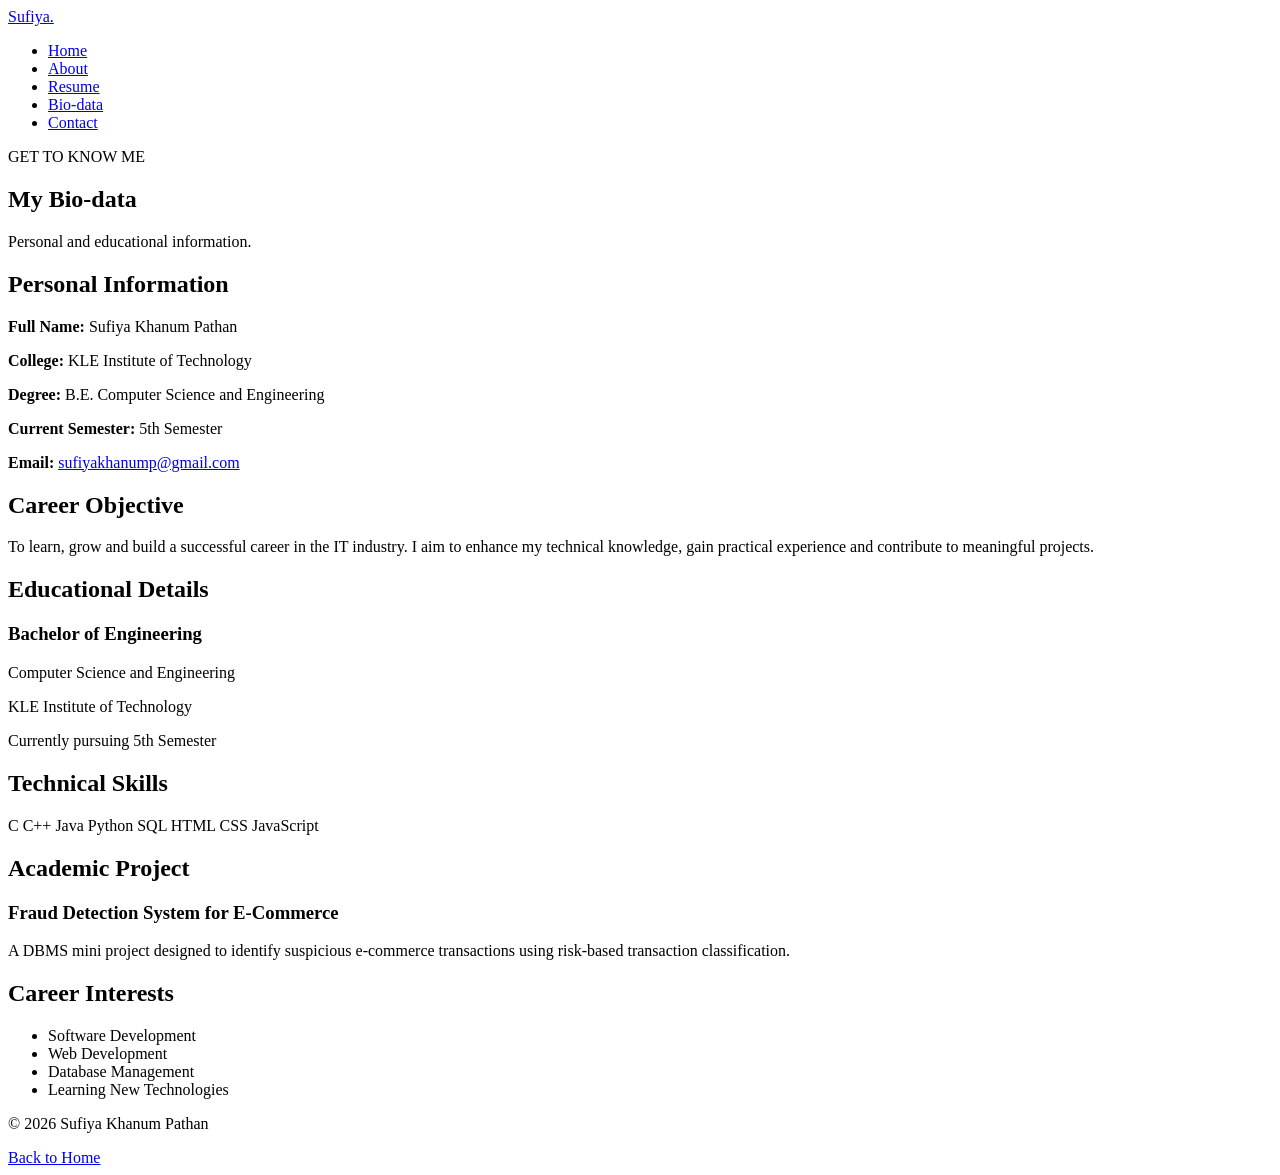
==== biodata.html @ 74bda4bf "Add files via upload" ====
<!DOCTYPE html>
<html lang="en">

<head>
    <meta charset="UTF-8">
    <meta name="viewport" content="width=device-width, initial-scale=1.0">

    <title>Bio-data | Sufiya Khanum Pathan</title>

    <link rel="stylesheet" href="css/style.css">
</head>

<body>

    <!-- Navigation Bar -->
    <header>
        <nav class="navbar">

            <a href="index.html" class="logo">Sufiya.</a>

            <ul class="nav-links">
                <li><a href="index.html">Home</a></li>
                <li><a href="index.html#about">About</a></li>
                <li><a href="resume.html">Resume</a></li>
                <li><a href="biodata.html">Bio-data</a></li>
                <li><a href="contact.html">Contact</a></li>
            </ul>

        </nav>
    </header>

    <!-- Page Heading -->
    <section class="resume-header">

        <p class="section-label">GET TO KNOW ME</p>

        <h1>My Bio-data</h1>

        <p>Personal and educational information.</p>

    </section>

    <!-- Main Content -->
    <main class="resume-container">

        <!-- Personal Information -->
        <section class="resume-section">

            <h2>Personal Information</h2>

            <div class="resume-card">

                <p><strong>Full Name:</strong> Sufiya Khanum Pathan</p>

                <p><strong>College:</strong> KLE Institute of Technology</p>

                <p><strong>Degree:</strong> B.E. Computer Science and Engineering</p>

                <p><strong>Current Semester:</strong> 5th Semester</p>

                <p><strong>Email:</strong>
                    <a href="mailto:sufiyakhanump@gmail.com">
                        sufiyakhanump@gmail.com
                    </a>
                </p>

            </div>

        </section>

        <!-- Career Objective -->
        <section class="resume-section">

            <h2>Career Objective</h2>

            <p>
                To learn, grow and build a successful career in
                the IT industry. I aim to enhance my technical
                knowledge, gain practical experience and contribute
                to meaningful projects.
            </p>

        </section>

        <!-- Educational Details -->
        <section class="resume-section">

            <h2>Educational Details</h2>

            <div class="resume-card">

                <h3>Bachelor of Engineering</h3>

                <p>Computer Science and Engineering</p>

                <p>KLE Institute of Technology</p>

                <p>Currently pursuing 5th Semester</p>

            </div>

        </section>

        <!-- Technical Skills -->
        <section class="resume-section">

            <h2>Technical Skills</h2>

            <div class="skills-list">

                <span>C</span>
                <span>C++</span>
                <span>Java</span>
                <span>Python</span>
                <span>SQL</span>
                <span>HTML</span>
                <span>CSS</span>
                <span>JavaScript</span>

            </div>

        </section>

        <!-- Academic Project -->
        <section class="resume-section">

            <h2>Academic Project</h2>

            <div class="resume-card">

                <h3>Fraud Detection System for E-Commerce</h3>

                <p>
                    A DBMS mini project designed to identify
                    suspicious e-commerce transactions using
                    risk-based transaction classification.
                </p>

            </div>

        </section>

        <!-- Career Interest -->
        <section class="resume-section">

            <h2>Career Interests</h2>

            <ul class="strength-list">

                <li>Software Development</li>

                <li>Web Development</li>

                <li>Database Management</li>

                <li>Learning New Technologies</li>

            </ul>

        </section>

    </main>

    <!-- Footer -->
    <footer>

        <p>© 2026 Sufiya Khanum Pathan</p>

        <a href="index.html">Back to Home</a>

    </footer>
    <script src="css/js/script.js"></script>

</body>
</html>
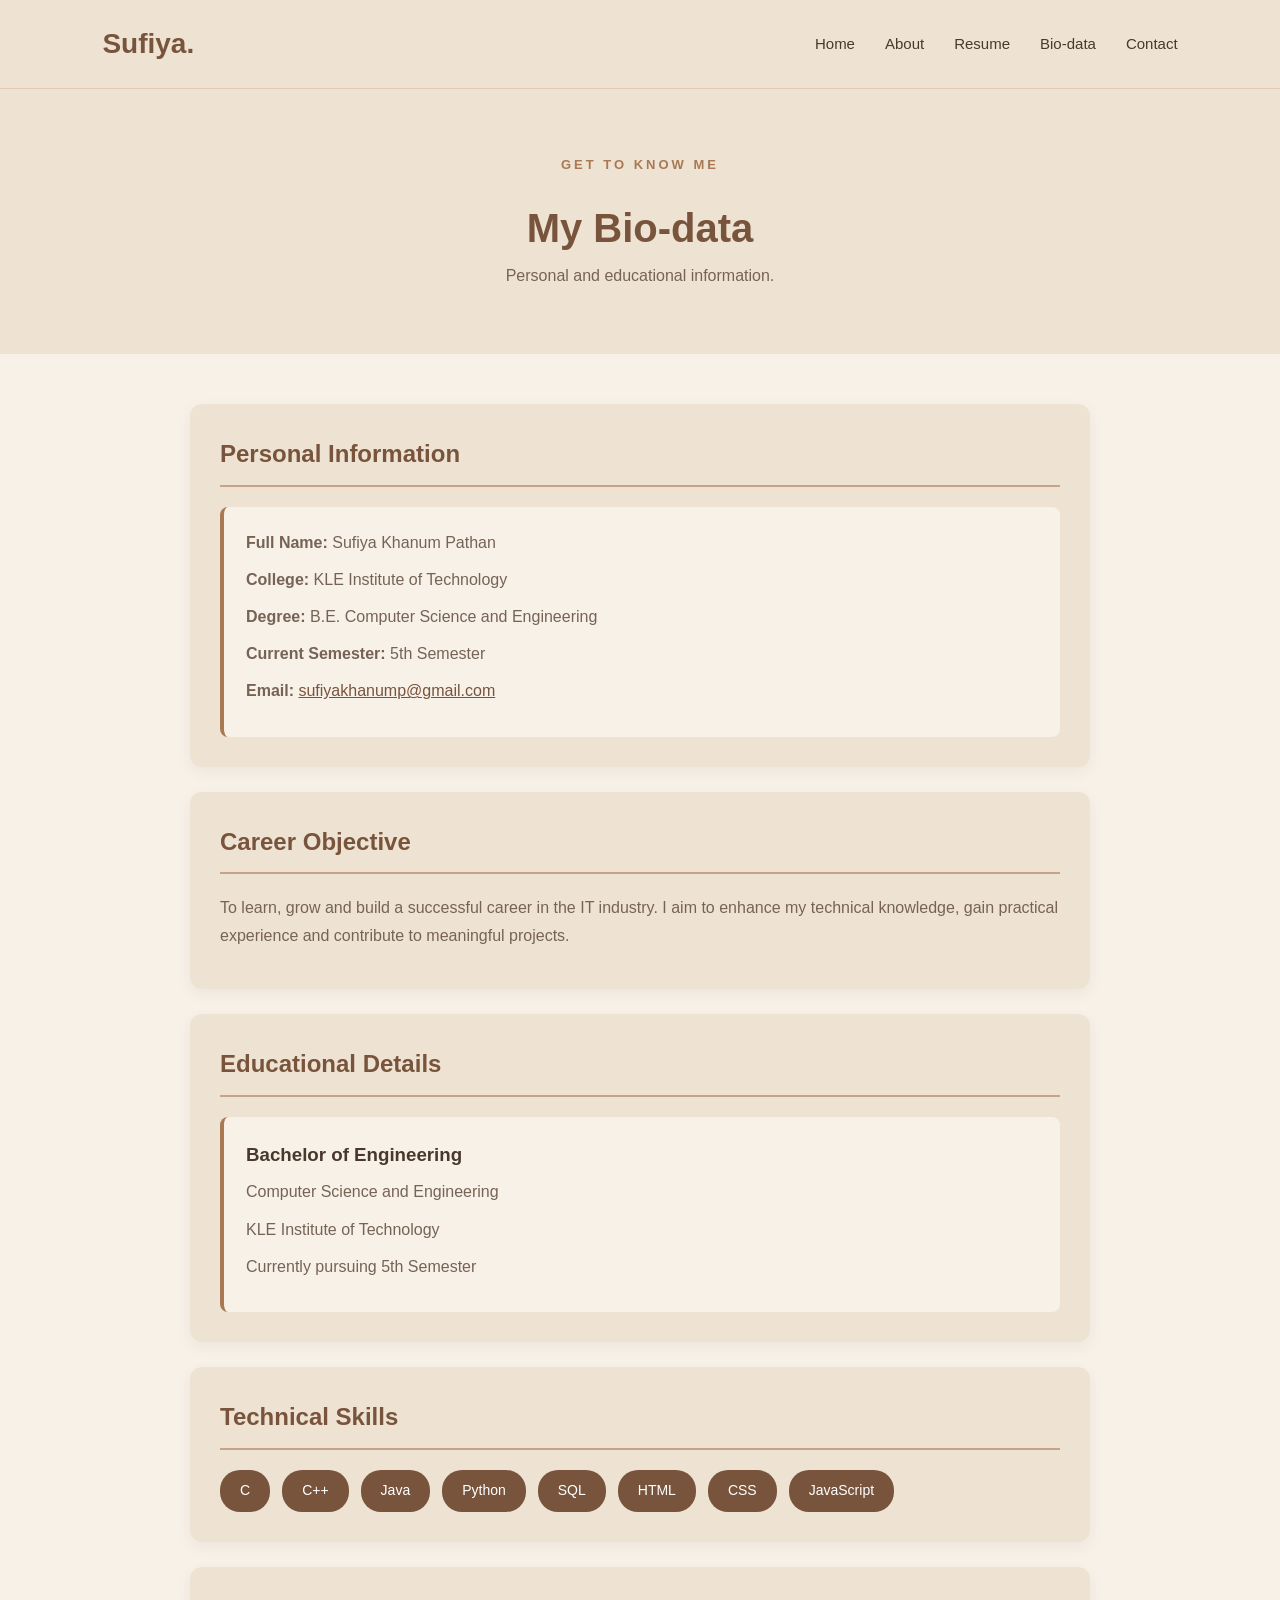
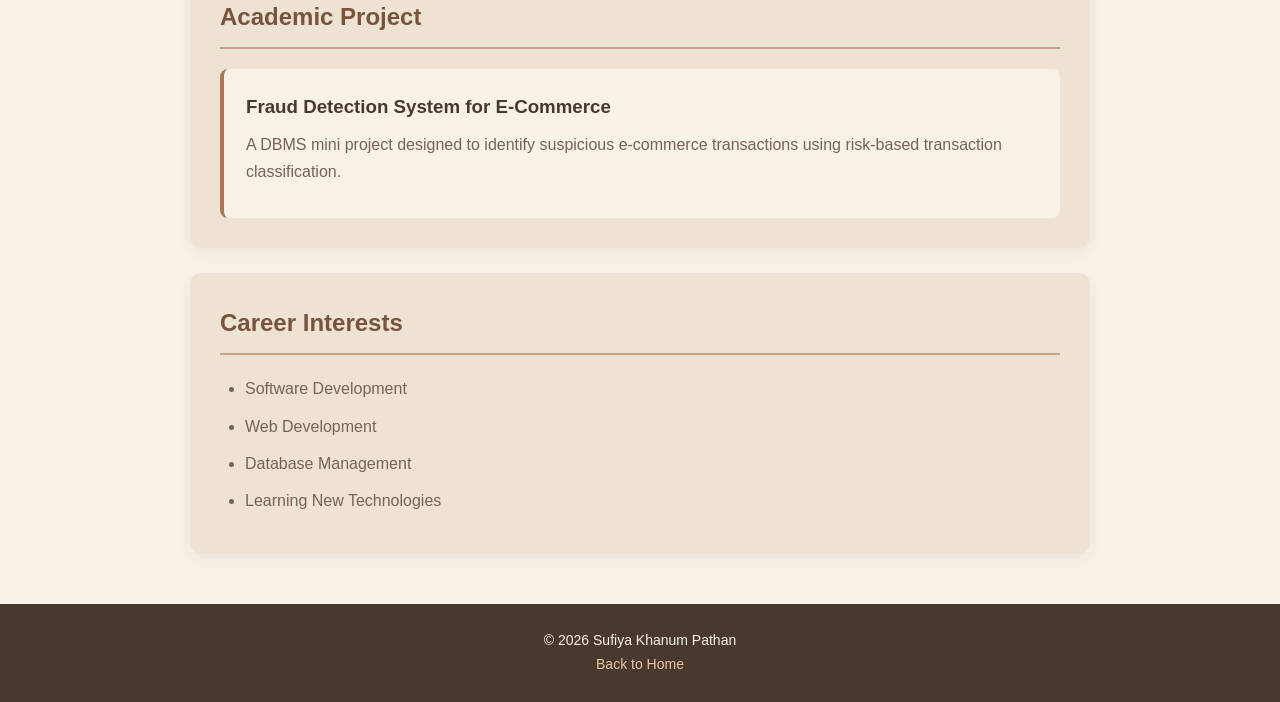
==== commit 8788bfb6: "Update biodata.html" ====
--- a/biodata.html
+++ b/biodata.html
@@ -8,7 +8,7 @@
 
     <title>Bio-data | Sufiya Khanum Pathan</title>
 
-    <link rel="stylesheet" href="css/style.css">
+    <link rel="stylesheet" href="css/styles.css">
 </head>
 
 <body>
--- a/css/styles.css
+++ b/css/styles.css
@@ -0,0 +1,389 @@
+
+/* GENERAL SETTINGS */
+
+* {
+    margin: 0;
+    padding: 0;
+    box-sizing: border-box;
+}
+
+body {
+    font-family: 'Segoe UI', Arial, sans-serif;
+    background-color: #f7f1e8;
+    color: #49382d;
+    line-height: 1.7;
+}
+
+/* NAVIGATION BAR */
+
+header {
+    background-color: #eee3d3;
+    padding: 20px 8%;
+    border-bottom: 1px solid #ddcbb6;
+}
+
+.navbar {
+    display: flex;
+    justify-content: space-between;
+    align-items: center;
+}
+
+.logo {
+    font-size: 28px;
+    font-weight: bold;
+    color: #79543d;
+    text-decoration: none;
+}
+
+.nav-links {
+    display: flex;
+    list-style: none;
+    gap: 30px;
+}
+
+.nav-links a {
+    text-decoration: none;
+    color: #49382d;
+    font-size: 15px;
+    transition: 0.3s;
+}
+
+.nav-links a:hover {
+    color: #a87953;
+}
+
+/* HOME SECTION */
+
+.hero {
+    min-height: 570px;
+    padding: 80px 10%;
+    display: flex;
+    align-items: center;
+    justify-content: space-between;
+    gap: 50px;
+}
+
+.hero-content {
+    max-width: 650px;
+}
+
+.welcome,
+.section-label {
+    color: #a87953;
+    font-size: 13px;
+    font-weight: bold;
+    letter-spacing: 3px;
+    margin-bottom: 18px;
+}
+
+.hero h1 {
+    font-size: 43px;
+    line-height: 1.3;
+    margin-bottom: 15px;
+}
+
+.hero h1 span {
+    color: #a87953;
+}
+
+.hero h2 {
+    font-size: 20px;
+    font-weight: 500;
+    margin-bottom: 18px;
+}
+
+.intro {
+    color: #766356;
+    max-width: 550px;
+    margin-bottom: 30px;
+}
+
+/* BUTTON */
+
+.btn {
+    display: inline-block;
+    background-color: #79543d;
+    color: white;
+    padding: 12px 25px;
+    text-decoration: none;
+    border-radius: 5px;
+    transition: 0.3s;
+}
+
+.btn:hover {
+    background-color: #a87953;
+}
+
+/* PROFILE CARD */
+
+.hero-card {
+    background-color: #eee3d3;
+    padding: 40px 30px;
+    width: 290px;
+    text-align: center;
+    border-radius: 15px;
+    box-shadow: 0 10px 30px rgba(80, 55, 35, 0.12);
+}
+
+.profile-circle {
+    width: 120px;
+    height: 120px;
+    background-color: #79543d;
+    color: white;
+    border-radius: 50%;
+    display: flex;
+    align-items: center;
+    justify-content: center;
+    font-size: 38px;
+    font-weight: bold;
+    margin: 0 auto 20px;
+}
+
+.hero-card h2 {
+    font-size: 19px;
+    margin-bottom: 5px;
+}
+
+.hero-card p {
+    color: #766356;
+    font-size: 14px;
+}
+
+.small-line {
+    width: 50px;
+    height: 2px;
+    background-color: #a87953;
+    margin: 18px auto;
+}
+
+/* ABOUT SECTION */
+
+.about {
+    background-color: #eee3d3;
+    padding: 75px 10%;
+    text-align: center;
+}
+
+.about h2 {
+    font-size: 34px;
+    margin-bottom: 20px;
+}
+
+.about > p:not(.section-label) {
+    max-width: 750px;
+    margin: 0 auto;
+    color: #766356;
+}
+
+.about-details {
+    display: flex;
+    justify-content: center;
+    gap: 25px;
+    margin-top: 40px;
+    flex-wrap: wrap;
+}
+
+.about-details div {
+    background-color: #f7f1e8;
+    padding: 25px;
+    border-radius: 10px;
+    width: 230px;
+}
+
+.about-details h3 {
+    color: #79543d;
+    margin-bottom: 8px;
+}
+
+/* FOOTER */
+
+footer {
+    background-color: #49382d;
+    color: #f7f1e8;
+    padding: 25px;
+    text-align: center;
+    font-size: 14px;
+}
+
+footer a {
+    color: #e6c6a5;
+    text-decoration: none;
+}
+
+/* MOBILE RESPONSIVE DESIGN */
+
+@media (max-width: 768px) {
+
+    .navbar {
+        flex-direction: column;
+        gap: 15px;
+    }
+
+    .nav-links {
+        flex-wrap: wrap;
+        justify-content: center;
+        gap: 15px;
+    }
+
+    .hero {
+        flex-direction: column;
+        text-align: center;
+        padding: 55px 6%;
+    }
+
+    .hero h1 {
+        font-size: 32px;
+    }
+
+    .hero-card {
+        width: 100%;
+        max-width: 320px;
+    }
+
+    .about {
+        padding: 55px 6%;
+    }
+}
+
+/* RESUME PAGE */
+
+.resume-header {
+    text-align: center;
+    padding: 65px 20px;
+    background-color: #eee3d3;
+}
+
+.resume-header h1 {
+    font-size: 40px;
+    color: #79543d;
+}
+
+.resume-header > p:last-child {
+    color: #766356;
+}
+
+.resume-container {
+    max-width: 950px;
+    margin: 50px auto;
+    padding: 0 25px;
+}
+
+.resume-section {
+    background-color: #eee3d3;
+    padding: 30px;
+    margin-bottom: 25px;
+    border-radius: 12px;
+    box-shadow: 0 5px 15px rgba(80, 55, 35, 0.06);
+}
+
+.resume-section h2 {
+    color: #79543d;
+    border-bottom: 2px solid #c5a486;
+    padding-bottom: 10px;
+    margin-bottom: 20px;
+}
+
+.resume-section h3 {
+    color: #49382d;
+    margin-bottom: 8px;
+}
+
+.resume-section p {
+    color: #766356;
+    margin-bottom: 10px;
+}
+
+.resume-card {
+    background-color: #f7f1e8;
+    padding: 22px;
+    border-radius: 8px;
+    border-left: 4px solid #a87953;
+}
+
+.project-subtitle {
+    font-weight: bold;
+}
+
+.skills-list {
+    display: flex;
+    flex-wrap: wrap;
+    gap: 12px;
+}
+
+.skills-list span {
+    background-color: #79543d;
+    color: white;
+    padding: 9px 20px;
+    border-radius: 20px;
+    font-size: 14px;
+}
+
+.strength-list {
+    padding-left: 25px;
+    color: #766356;
+}
+
+.strength-list li {
+    margin-bottom: 10px;
+}
+
+.resume-section a {
+    color: #79543d;
+}
+
+@media (max-width: 768px) {
+    .resume-container {
+        margin: 25px auto;
+    }
+
+    .resume-header h1 {
+        font-size: 32px;
+    }
+}
+
+/* CONTACT PAGE */
+
+#contactForm {
+    display: flex;
+    flex-direction: column;
+    gap: 12px;
+}
+
+#contactForm label {
+    color: #79543d;
+    font-weight: 600;
+}
+
+#contactForm input,
+#contactForm textarea {
+    padding: 13px;
+    border: 1px solid #c5a486;
+    border-radius: 7px;
+    background: #f7f1e8;
+    font-family: inherit;
+    font-size: 15px;
+}
+
+#contactForm input:focus,
+#contactForm textarea:focus {
+    outline: 2px solid #a87953;
+}
+
+#contactForm button {
+    background: #79543d;
+    color: white;
+    border: none;
+    padding: 14px;
+    border-radius: 7px;
+    cursor: pointer;
+    font-size: 16px;
+}
+
+#contactForm button:hover {
+    background: #5c3e2c;
+}
+
+#formStatus {
+    color: #79543d;
+    font-weight: bold;
+}
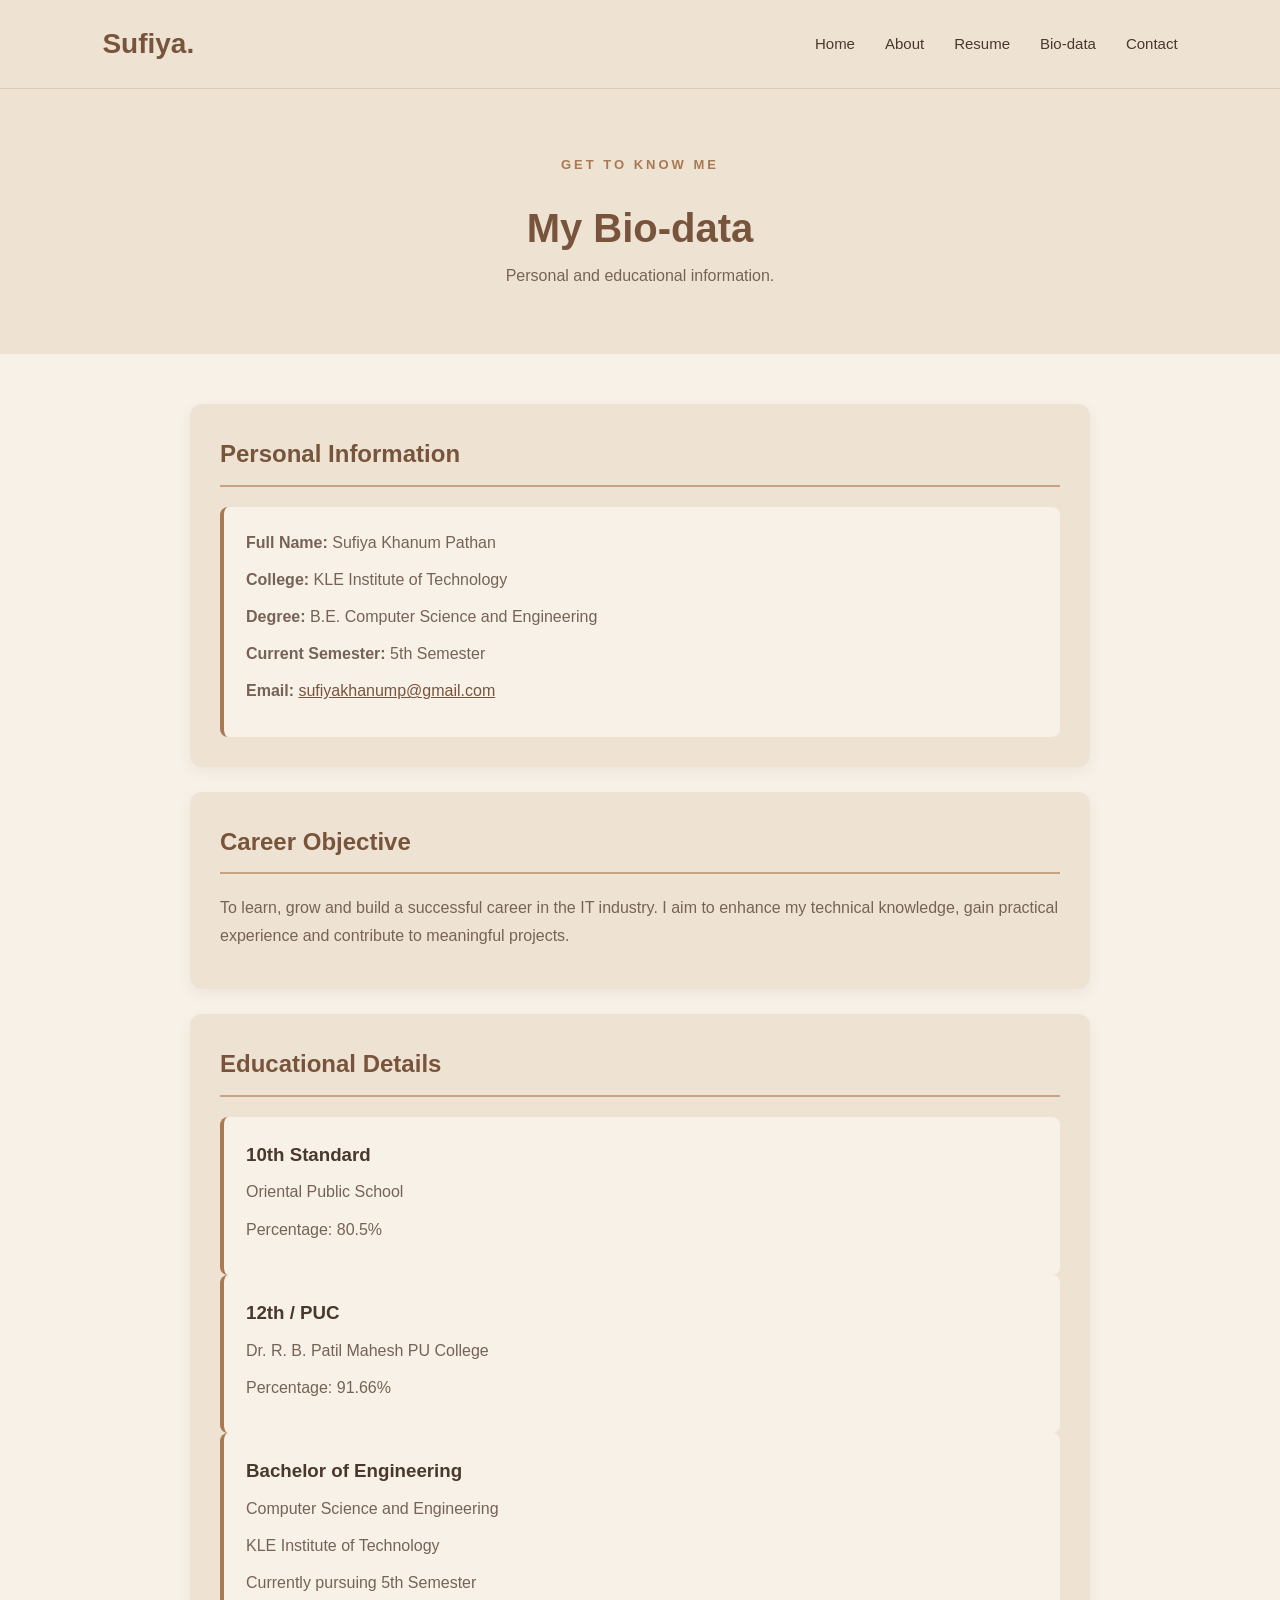
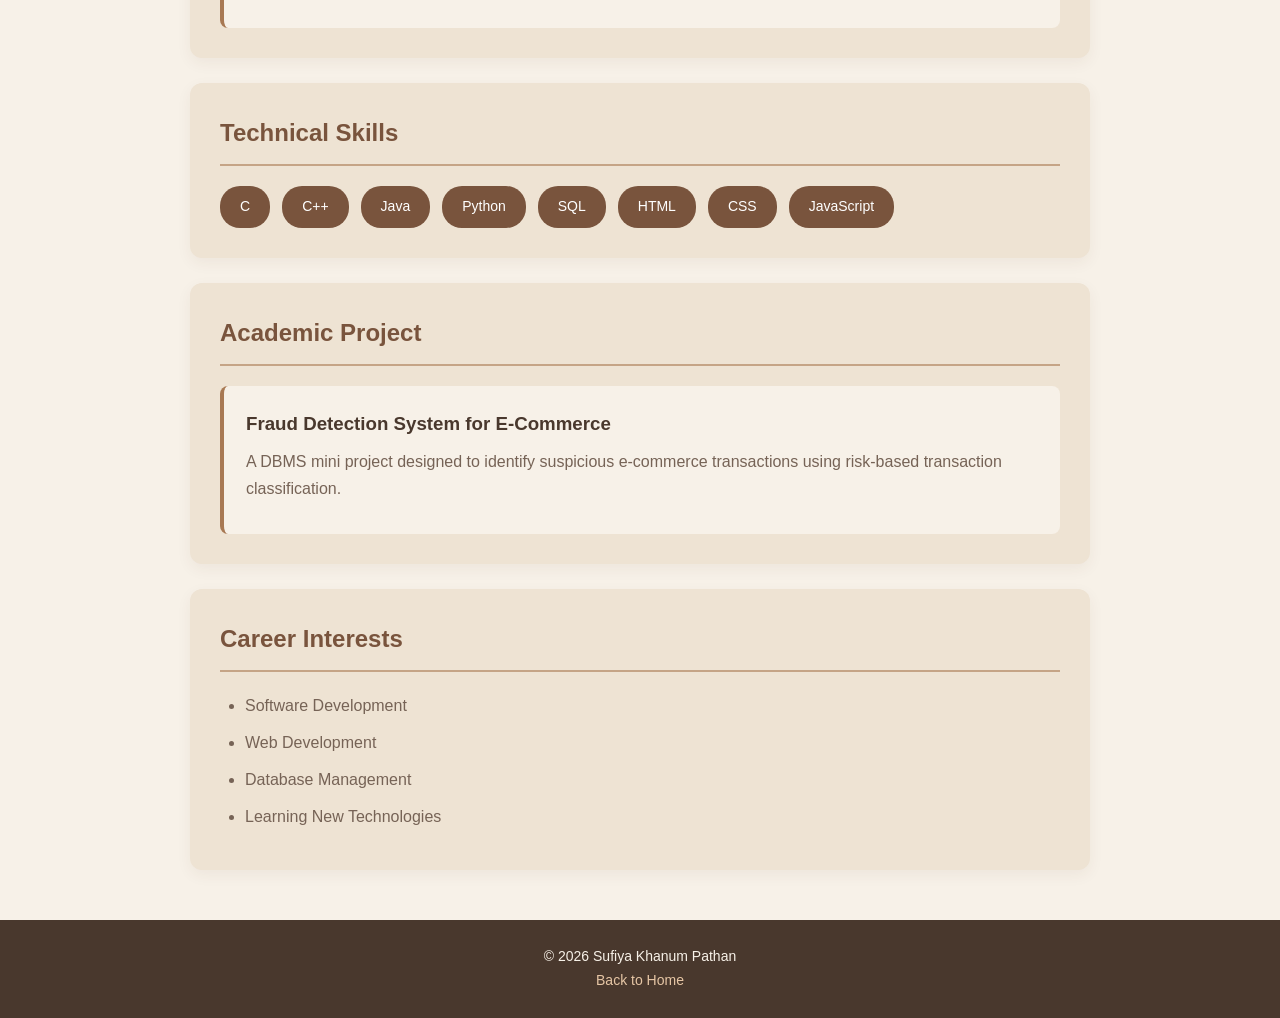
==== commit ad218373: "Update biodata.html" ====
--- a/biodata.html
+++ b/biodata.html
@@ -87,6 +87,17 @@
         <section class="resume-section">
 
             <h2>Educational Details</h2>
+            <div class="resume-card">
+    <h3>10th Standard</h3>
+    <p>Oriental Public School</p>
+    <p>Percentage: 80.5%</p>
+</div>
+
+<div class="resume-card">
+    <h3>12th / PUC</h3>
+    <p>Dr. R. B. Patil Mahesh PU College</p>
+    <p>Percentage: 91.66%</p>
+</div>
 
             <div class="resume-card">
 
--- a/css/styles.css
+++ b/css/styles.css
@@ -138,6 +138,13 @@
     font-weight: bold;
     margin: 0 auto 20px;
 }
+.profile-circle img {
+    width: 120px;
+    height: 120px;
+    object-fit: cover;
+    border-radius: 50%;
+    display: block;
+}
 
 .hero-card h2 {
     font-size: 19px;
